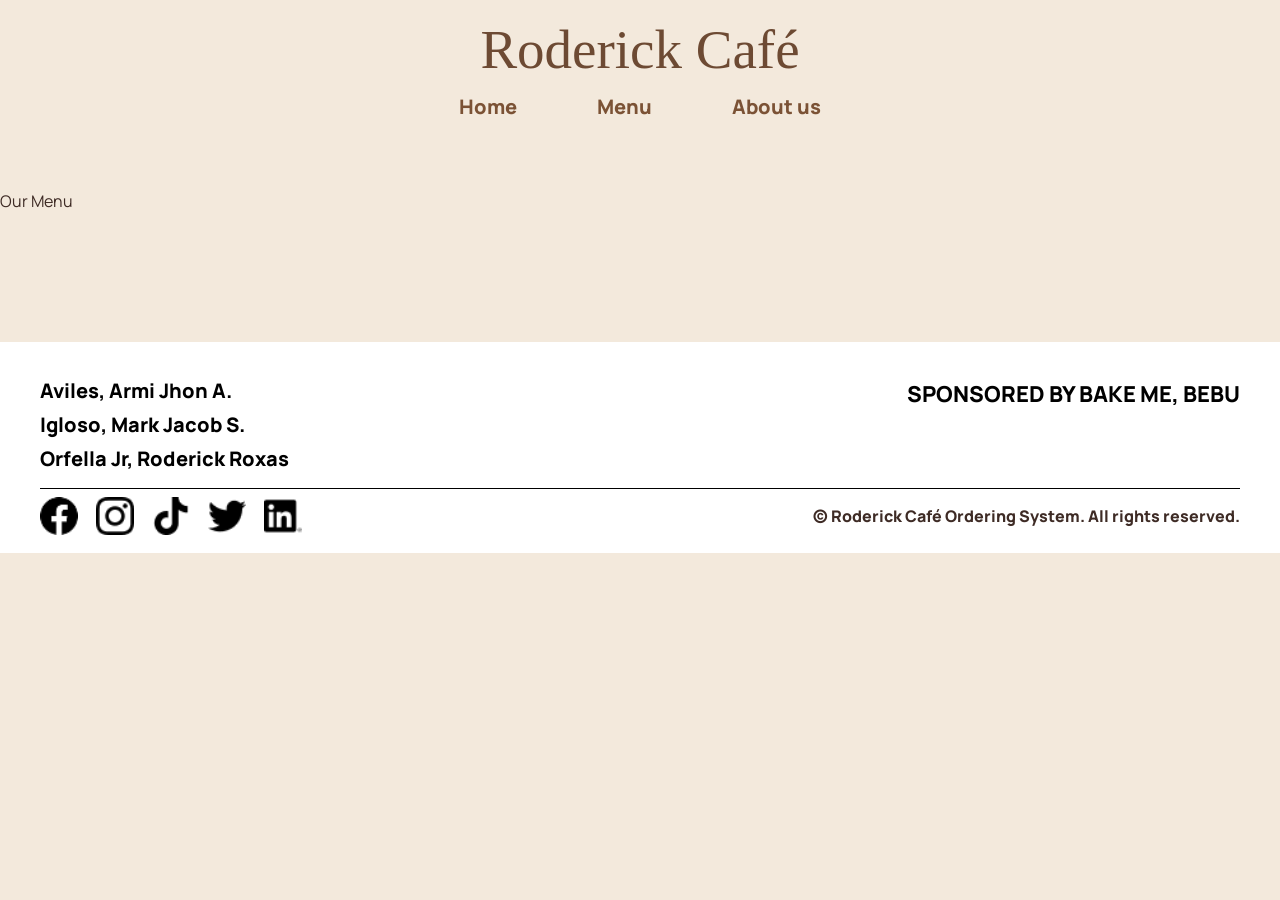
==== menu.html @ c9e75e8e "design of home and about us. added images" ====
<!DOCTYPE html>
<html lang="en">
<head>
  <meta charset="UTF-8" />
  <meta name="viewport" content="width=device-width, initial-scale=1.0"/>
  <title>Menu | Roderick Café</title>

  <link rel="preconnect" href="https://fonts.googleapis.com">
  <link rel="preconnect" href="https://fonts.gstatic.com" crossorigin>
  <link href="https://fonts.googleapis.com/css2?family=Chewy&family=Manrope:wght@700;800&family=Unbounded:wght@700&display=swap" rel="stylesheet">

  <link rel="stylesheet" href="styles.css">
</html>

<body>

  <nav class="navbar">
    <h1 class="logo">Roderick Café</h1>
    <div class="nav-links">
      <a href="home.html">Home</a>
      <a href="#">Menu</a>
      <a href="about.html">About us</a>
    </div>
  </nav>

  <section class="menu-hero">
    <div class="menu-copy">
      <div class="menu-title-top">Our Menu</div>
    </div>

    <footer>
    <div class="footer-top">
      <div class="footer-left">
        Aviles, Armi Jhon A.<br>
        Igloso, Mark Jacob S.<br>
        Orfella Jr, Roderick Roxas
      </div>
      <div class="footer-right">
        SPONSORED BY BAKE ME, BEBU
      </div>
    </div>

    <div class="footer-line"></div>

    <div class="footer-bottom">
      <div class="social-icons">
        <img src="facebook.png" alt="Facebook">
        <img src="instagram.png" alt="Instagram">
        <img src="tiktok.png" alt="TikTok">
        <img src="twitter.png" alt="Twitter">
        <img src="linkedin.png" alt="LinkedIn">
      </div>
      <div class="copyright">
        © Roderick Café Ordering System. All rights reserved.
      </div>
    </div>
  </footer>
---- styles.css ----
*{
  margin:0;
  padding:0;
  box-sizing:border-box;
}

body{
  background:#F3E9DC;
  color:#3E2B25;
  font-family:'Manrope', sans-serif;
  overflow-x:hidden;
}


.navbar{
  width:100%;
  height:190px;
  background:#F3E9DC;
  display:flex;
  flex-direction:column;
  align-items:center;
  padding-top:18px;
}

.logo{
  font-family:'Chewy', cursive;
  font-weight:400;
  font-size:55px;
  color:#6D4A33;
}

.nav-links{
  display:flex;
  gap:80px;
  margin-top:12px;
}

.nav-links a{
  text-decoration:none;
  font-family:'Manrope', sans-serif;
  font-weight:800;
  font-size:20px;
  color:#7B5235;
}


.hero{
  position:relative;
  width:100%;
  height:610px;
  overflow:hidden;
}

.hero-bg{
  width:100%;
  height:100%;
  object-fit:cover;
  display:block;
}

.hero-content{
  position:absolute;
  top:50%;
  left:50%;
  transform:translate(-50%, -50%);
  text-align:center;
  width:100%;
}

.hero-title-top{
  font-family:'Unbounded', sans-serif;
  font-weight:700;
  font-size:74px;
  line-height:90px;
  color:#FFFFFF;
  text-transform:uppercase;
  margin-bottom:-35px;
  position:relative;
  z-index:1;
}

.coffee-center{
  width:250px;
  margin-top:-10px;
  margin-bottom:-10px;
  position:relative;
  z-index:2;
}

.hero-title-bottom{
  font-family:'Unbounded', sans-serif;
  font-weight:700;
  font-size:74px;
  line-height:82px;
  color:#FFFFFF;
  text-transform:uppercase;
  margin-top:-40px;
  position:relative;
  z-index:1;
}

.about-hero{
  background:#F3E9DC;
  padding:12px 0 0 0;
  width:100%;
  max-width:100%;
  margin:0;
}

.about-copy{
  max-width:900px;
  margin:0 auto 12px;
  padding:0 20px;
  text-align:left;
}

.about-title-top{
  font-family:'Unbounded', sans-serif;
  font-weight:700;
  font-size:46px;
  line-height:56px;
  color:#6F4E37;
  margin-bottom:10px;
}

.hero-subtitle{
  font-family:'Manrope', sans-serif;
  font-weight:800;
  font-size:20px;
  color:#5D361A;
  line-height:1.3;
  max-width:720px;
}

.about-hero-bg{
  width:100%;
  max-width:900px;
  height:auto;
  display:block;
  object-fit:cover;
  margin:0 auto;
  border-radius:20px;
}

.about-disclaimer{
  text-align:center;
  margin-top:12px;
  padding-bottom:20px;
}

.disclaimer-title{
  font-family:'Unbounded', sans-serif;
  font-weight:700;
  font-size:24px;
  letter-spacing:1px;
  color:#6F4E37;
}

.disclaimer-text{
  font-family:'Unbounded', sans-serif;
  font-weight:800;
  font-size:18px;
  color:#5D361A;
  margin-top:8px;
}


.button-container{
  width:100%;
  display:flex;
  justify-content:center;
  margin-top:18px;
}

.order-btn{
  width:250px;
  height:60px;
  border:none;
  border-radius:20px;
  background:#7B5235;
  color:white;
  font-family:'Manrope', sans-serif;
  font-weight:800;
  font-size:28px;
  cursor:pointer;
}


footer{
  margin-top:130px;
  background:#FFFFFF;
  padding:32px 40px 18px;
}

.footer-top{
  display:flex;
  justify-content:space-between;
  align-items:flex-start;
  gap:24px;
}

.footer-left{
  font-family:'Manrope', sans-serif;
  font-weight:800;
  font-size:20px;
  color:#000000;
  line-height:34px;
}

.footer-right{
  font-family:'Manrope', sans-serif;
  font-weight:800;
  font-size:22px;
  color:#000000;
  margin-top:5px;
}

.footer-line{
  width:100%;
  height:1px;
  background:#000000;
  margin:12px 0 8px;
}

.footer-bottom{
  display:flex;
  justify-content:space-between;
  align-items:center;
  flex-wrap:wrap;
  gap:16px;
}

.social-icons{
  display:flex;
  align-items:center;
  gap:18px;
}

.social-icons img{
  width:38px;
  height:38px;
  object-fit:contain;
  cursor:pointer;
}

.copyright{
  font-family:'Manrope', sans-serif;
  font-weight:800;
  font-size:16px;
  color:#3E2B25;
}
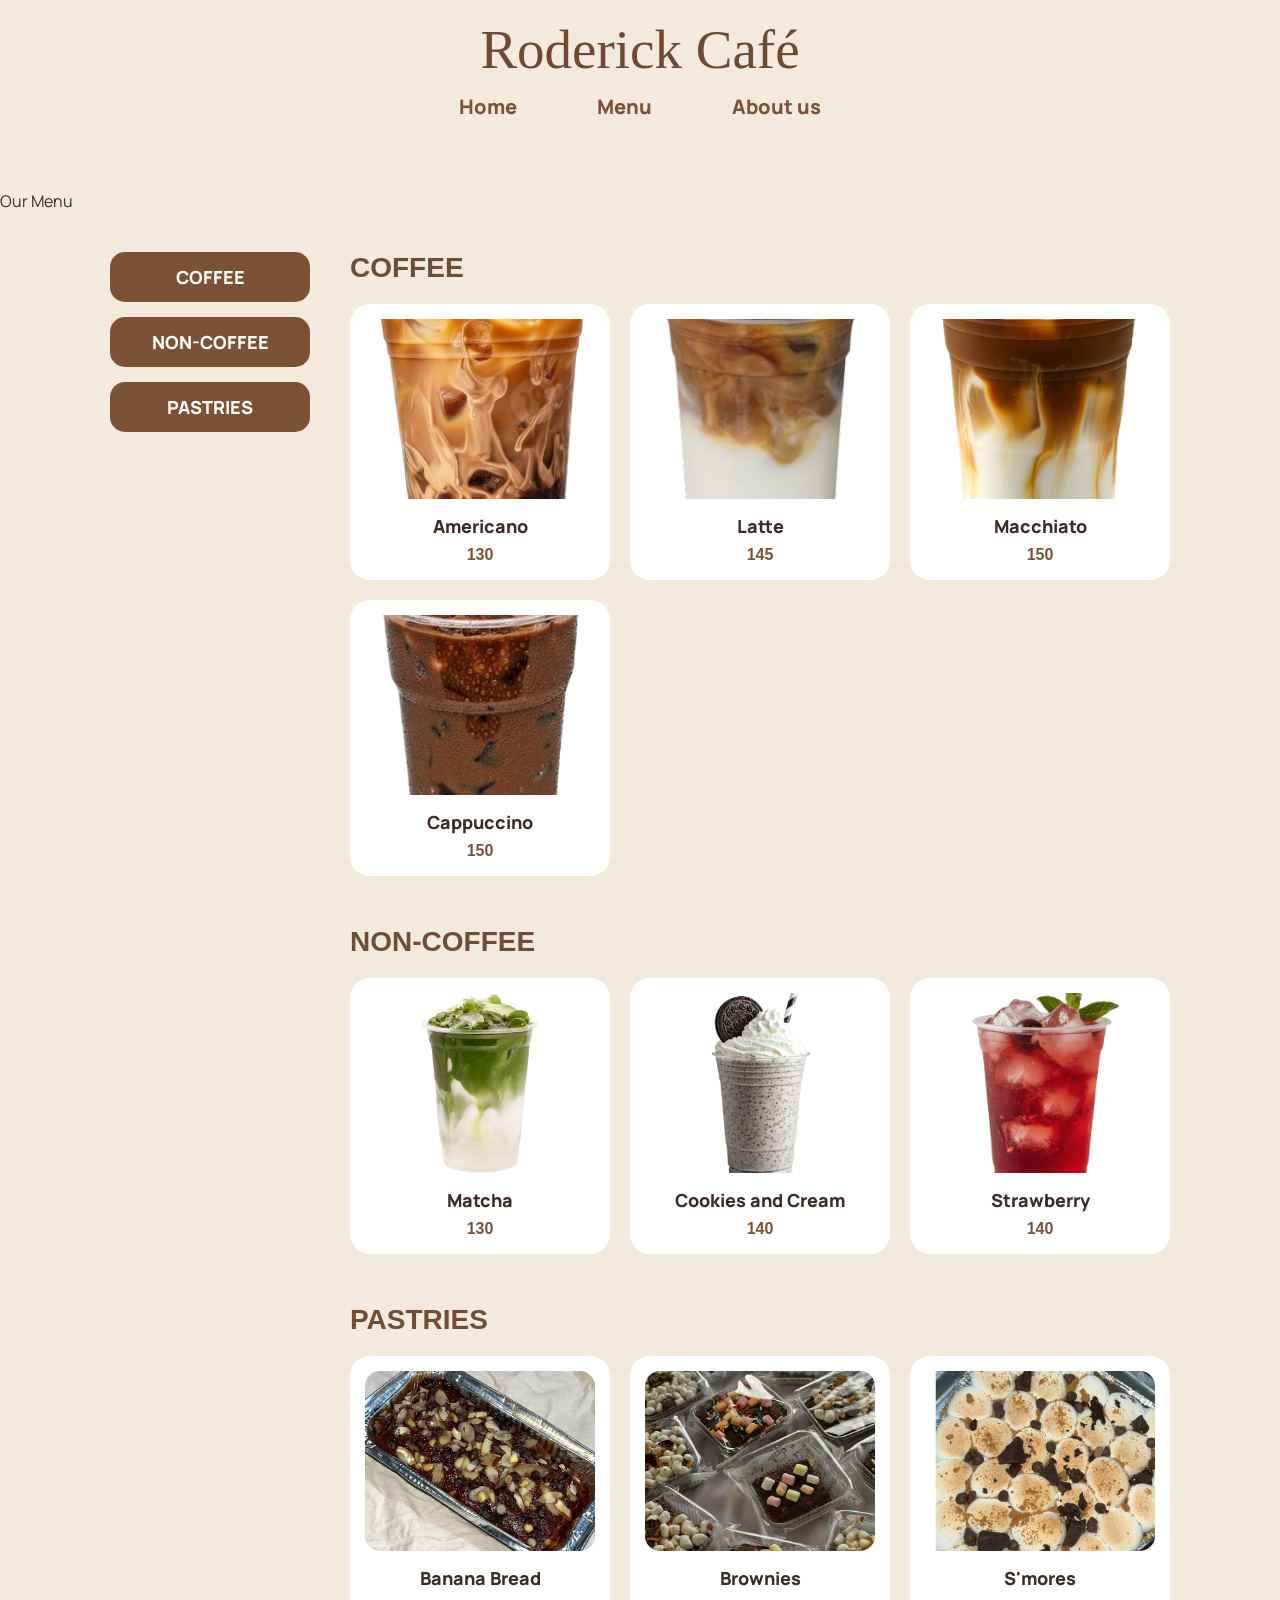
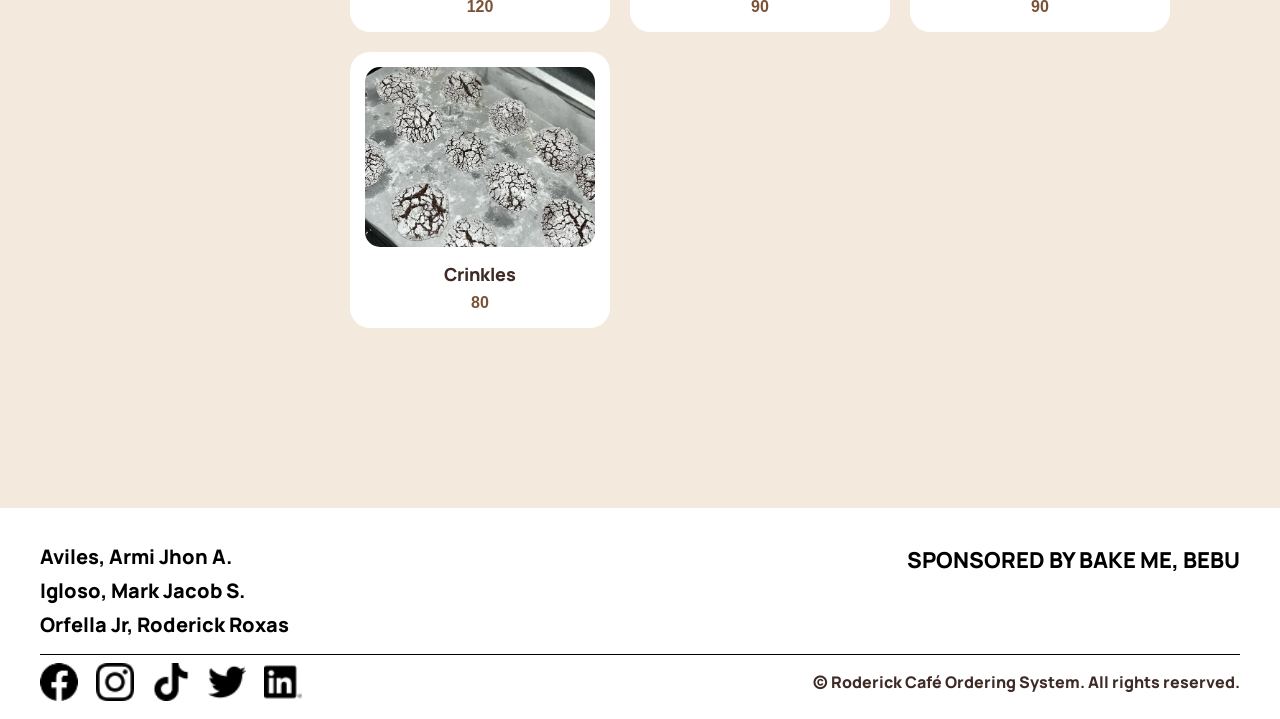
==== commit cf29ee7a: "updated menu" ====
--- a/menu.html
+++ b/menu.html
@@ -10,8 +10,7 @@
   <link href="https://fonts.googleapis.com/css2?family=Chewy&family=Manrope:wght@700;800&family=Unbounded:wght@700&display=swap" rel="stylesheet">
 
   <link rel="stylesheet" href="styles.css">
-</html>
-
+</head>
 <body>
 
   <nav class="navbar">
@@ -27,8 +26,95 @@
     <div class="menu-copy">
       <div class="menu-title-top">Our Menu</div>
     </div>
+  </section>
 
-    <footer>
+  <main class="menu-container">
+    
+    <aside class="menu-sidebar">
+      <a href="#coffee-section" class="category-btn">COFFEE</a>
+      <a href="#non-coffee-section" class="category-btn">NON-COFFEE</a>
+      <a href="#pastries-section" class="category-btn">PASTRIES</a>
+    </aside>
+
+    <section class="menu-content">
+
+      <div id="coffee-section" class="menu-category">
+        <h2>COFFEE</h2>
+        <div class="menu-grid">
+          <div class="menu-item">
+            <img src="americano.png" alt="Americano">
+            <h3>Americano</h3>
+            <span class="price">130</span>
+          </div>
+          <div class="menu-item">
+            <img src="latte.png" alt="Latte">
+            <h3>Latte</h3>
+            <span class="price">145</span>
+          </div>
+          <div class="menu-item">
+            <img src="macchiato.png" alt="Macchiato">
+            <h3>Macchiato</h3>
+            <span class="price">150</span>
+          </div>
+          <div class="menu-item">
+            <img src="mocha.png" alt="Cappuccino"> 
+            <h3>Cappuccino</h3>
+            <span class="price">150</span>
+          </div>
+        </div>
+      </div>
+
+      <div id="non-coffee-section" class="menu-category">
+        <h2>NON-COFFEE</h2>
+        <div class="menu-grid">
+          <div class="menu-item">
+            <img src="matcha.png" alt="Matcha">
+            <h3>Matcha</h3>
+            <span class="price">130</span>
+          </div>
+          <div class="menu-item">
+            <img src="cnc.png" alt="Cookies and Cream">
+            <h3>Cookies and Cream</h3>
+            <span class="price">140</span>
+          </div>
+          <div class="menu-item">
+            <img src="strawberry.png" alt="Strawberry">
+            <h3>Strawberry</h3>
+            <span class="price">140</span>
+          </div>
+        </div>
+      </div>
+
+      <div id="pastries-section" class="menu-category">
+        <h2>PASTRIES</h2>
+        <div class="menu-grid">
+          <div class="menu-item">
+            <img src="bananabread.jpg" alt="Banana Bread">
+            <h3>Banana Bread</h3>
+            <span class="price">120</span>
+          </div>
+          <div class="menu-item">
+            <img src="brownies.jpg" alt="Brownies">
+            <h3>Brownies</h3>
+            <span class="price">90</span>
+          </div>
+          <div class="menu-item">
+            <img src="smores.jpg" alt="S'mores">
+            <h3>S'mores</h3>
+            <span class="price">90</span>
+          </div>
+          <div class="menu-item">
+            <img src="crinkles.jpg" alt="Crinkles">
+            <h3>Crinkles</h3>
+            <span class="price">80</span>
+          </div>
+        </div>
+      </div>
+
+    </section>
+  </main>
+
+  <footer>
     <div class="footer-top">
       <div class="footer-left">
         Aviles, Armi Jhon A.<br>
@@ -54,4 +140,7 @@
         © Roderick Café Ordering System. All rights reserved.
       </div>
     </div>
-  </footer>+  </footer>
+
+</body>
+</html>
--- a/styles.css
+++ b/styles.css
@@ -249,3 +249,90 @@
   font-size:16px;
   color:#3E2B25;
 }
+.menu-container{
+  display:flex;
+  max-width:1100px;
+  margin:40px auto;
+  padding:0 20px;
+  gap:40px;
+}
+
+.menu-sidebar{
+  width:200px;
+  position:sticky;
+  top:20px;
+  display:flex;
+  flex-direction:column;
+  gap:15px;
+}
+
+.category-btn{
+  width:100%;
+  height:50px;
+  background:#7B5235;
+  color:white;
+  text-decoration:none;
+  font-family:'Manrope', sans-serif;
+  font-weight:800;
+  font-size:18px;
+  display:flex;
+  align-items:center;
+  justify-content:center;
+  border-radius:15px;
+}
+
+.category-btn:hover{
+  background:#6D4A33;
+}
+
+.menu-content{
+  flex:1;
+}
+
+.menu-category{
+  margin-bottom:50px;
+}
+
+.menu-category h2{
+  font-family:'Unbounded', sans-serif;
+  font-weight:700;
+  font-size:28px;
+  color:#6F4E37;
+  margin-bottom:20px;
+}
+
+.menu-grid{
+  display:grid;
+  grid-template-columns:repeat(3, 1fr);
+  gap:20px;
+}
+
+.menu-item{
+  background:#FFFFFF;
+  padding:15px;
+  border-radius:20px;
+  text-align:center;
+}
+
+.menu-item img{
+  width:100%;
+  height:180px;
+  object-fit:cover;
+  border-radius:15px;
+  margin-bottom:10px;
+}
+
+.menu-item h3{
+  font-family:'Manrope', sans-serif;
+  font-weight:800;
+  font-size:18px;
+  color:#3E2B25;
+  margin-bottom:5px;
+}
+
+.menu-item .price{
+  font-family:'Unbounded', sans-serif;
+  font-weight:700;
+  font-size:16px;
+  color:#7B5235;
+}
